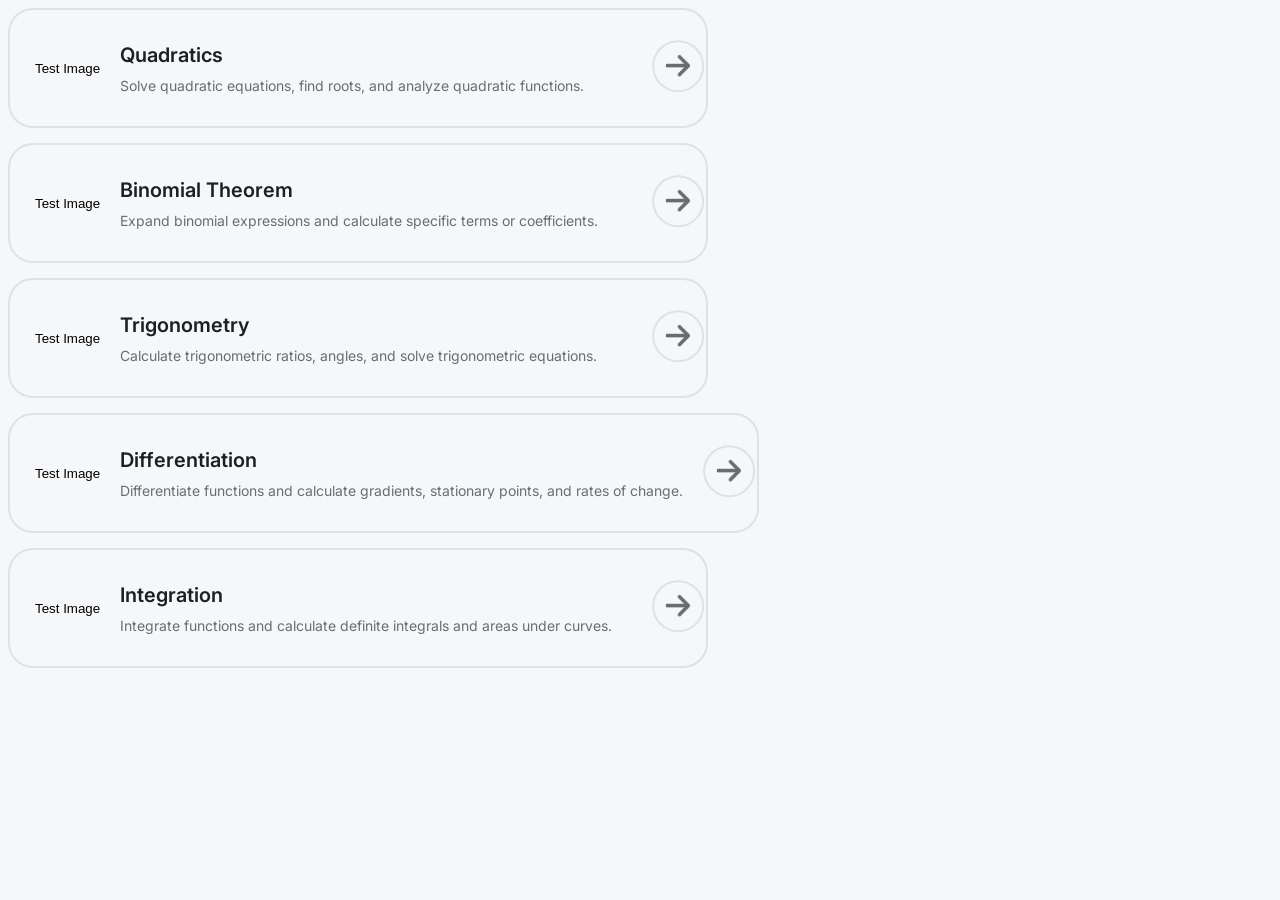
==== home.html @ 3763ab2f "Worked on frontend, developed the first menu" ====
<!DOCTYPE html>
<html>
    <head>
        <link rel="preconnect" href="https://fonts.googleapis.com">
        <link rel="preconnect" href="https://fonts.gstatic.com" crossorigin>
        <link href="https://fonts.googleapis.com/css2?family=Inter:ital,opsz,wght@0,14..32,100..900;1,14..32,100..900&display=swap" rel="stylesheet">
        <style>
            body{
                background-color: #f6f7f9;
            }

            .mainDiv{
                justify-self: center;
               
                
            }

            .listOfTopics{
                display: flex;
                flex-direction: column;
                gap: 15px;
            }

            .topicListButtons{
                border-color: #dfe1e4;
                padding: 25px;
                background-color: #f6f7f9;
                border-style:solid;
                border-radius: 25px;
                min-height: 120px;
                min-width: 700px;
                display: flex;
                flex-direction: row;
                align-items: center;
                gap: 20px;

            }

            .textHolder{
                flex: 1;
                display:flex;
                flex-direction: column;
                gap: 10px;


                
            }
            .buttonTitle{
                font-family: Inter;
                font-size: 20px;
                text-align: start;
                color: #1d1f23;
                font-weight: 600;
                

            }
            .buttonText{
                font-family: Inter;
                font-size: 14px;
                text-align: start;
                color: #696d72;
            }

            .arrowHolder{
                border: #dfe1e4;
                border-width: 2px;
                border-style: solid;
                border-radius: 100%;
                object-fit: cover;     
                transform: rotate(180deg); 
                padding: 40%;
                width: 25px;  
                transition: 0.5s;     
            }

            .arrowHolder:hover{
                content: url("IMG/visily-arrow-left-white.png");
                background-color: #6366f1;
                border: #6366f1;
                /* transform: rotate(90deg); */
            }

            .imgButtonClick{
                transform: rotate(275deg); 
            }
        </style>

    </head>
    <body>
        <div class="mainDiv">
            <div class="listOfTopics"></div>

        </div>
    </body>

    <script>
        const topicList = [
            {topic : "Quadratics",
            subtext: "Solve quadratic equations, find roots, and analyze quadratic functions.",
            subtopics: ['Middle Term Breaking', "Completing Square", "Quadratic Formula", "Discriminant", "Disguised Quadratic"]},
            {topic : "Binomial Theorem", subtext: "Expand binomial expressions and calculate specific terms or coefficients."},
            {topic : "Trigonometry", subtext: "Calculate trigonometric ratios, angles, and solve trigonometric equations."},
            {topic : "Differentiation", subtext: "Differentiate functions and calculate gradients, stationary points, and rates of change."},
            {topic : "Integration", subtext: "Integrate functions and calculate definite integrals and areas under curves."}
        ];
        lenTopics = topicList.length
        
        newHTML = ""

        for (let i = 0; i < lenTopics; i++){
            // topicName = 
            // subText = topicList[i].subtext
            newHTML += 
            `
            <div class=buttonDiv> 
                <button class=topicListButtons> 
                    <span class=buttonImage>Test Image</span>
                    <span class=textHolder>
                        <span class=buttonTitle>${topicList[i].topic}</span> 
                        <span class=buttonText>${topicList[i].subtext}</span> 
                    </span>
                    <span class=arrowHolder1 id="${topicList[i].id}">
                        <img src=IMG/visily-arrow-left-grey.png class="arrowHolder">
                    </span>
                </button>
            </div>
            `
        };

        document.querySelector(".listOfTopics").innerHTML = newHTML








        // const imgButtons = document.querySelectorAll(".arrowHolder")
        // //const buttonColorImg = `<img src=IMG/visily-arrow-left-white.png class="topicArrow imgButtonHover">`
        // imgButtons.forEach(imgButton => {
        //     imgButton.addEventListener('mouseenter', () => {
        //         imgButton.classList.add("imgButtonHover")
        //         imgButton.src = "IMG/visily-arrow-left-white.png";
        // })})

        // //const buttonGreyImg = `<img src=IMG/visily-arrow-left-grey.png class="topicArrow">`
        // imgButtons.forEach(imgButton => {
        //     imgButton.addEventListener('mouseleave', () => {
        //         // imgButton.classList.remove("imgButtonHover")
        //         imgButton.classList.remove("imgButtonHover")
        //         imgButton.src = "IMG/visily-arrow-left-grey.png";
        // })})



        // querySelectorAll find all the divs with the class buttonDiv and stores in an Array
        // forEach runs across the whole array and then addEventListener checks if there has been a click 
        // in case of it, it concatinates into an string varible the subtopics from the topicList array
        // then it adds it to the end of the buttonDiv 


        const topicButtons = document.querySelectorAll(".buttonDiv")
        topicButtons.forEach(topicButton => {
            topicButton.addEventListener('click', () => {
                const subTopicsELement = topicButton.querySelector(".subTopics")
                if (!subTopicsELement) {
                    topicButton.classList.add('activeTopic')
                    subTopicHTML = `
                    <div class="subTopics">
                    `
                    arrayPosition = Array.from(topicButtons).indexOf(topicButton)
                    subtopiclen = (topicList[0].subtopics).length
                    for (let i = 0; i < subtopiclen; i++){
                        subTopicHTML += `
                        <button class="subTopicButton">${topicList[0].subtopics[i]}
                        `
                    }
                    subTopicHTML+=`
                    </div>
                    `
                    document.querySelector(".activeTopic").innerHTML += subTopicHTML
                } else {
                    subTopicsELement.remove()
                    topicButton.classList.remove('activeTopic')
                }
                
            })
        })






    </script>


</html>
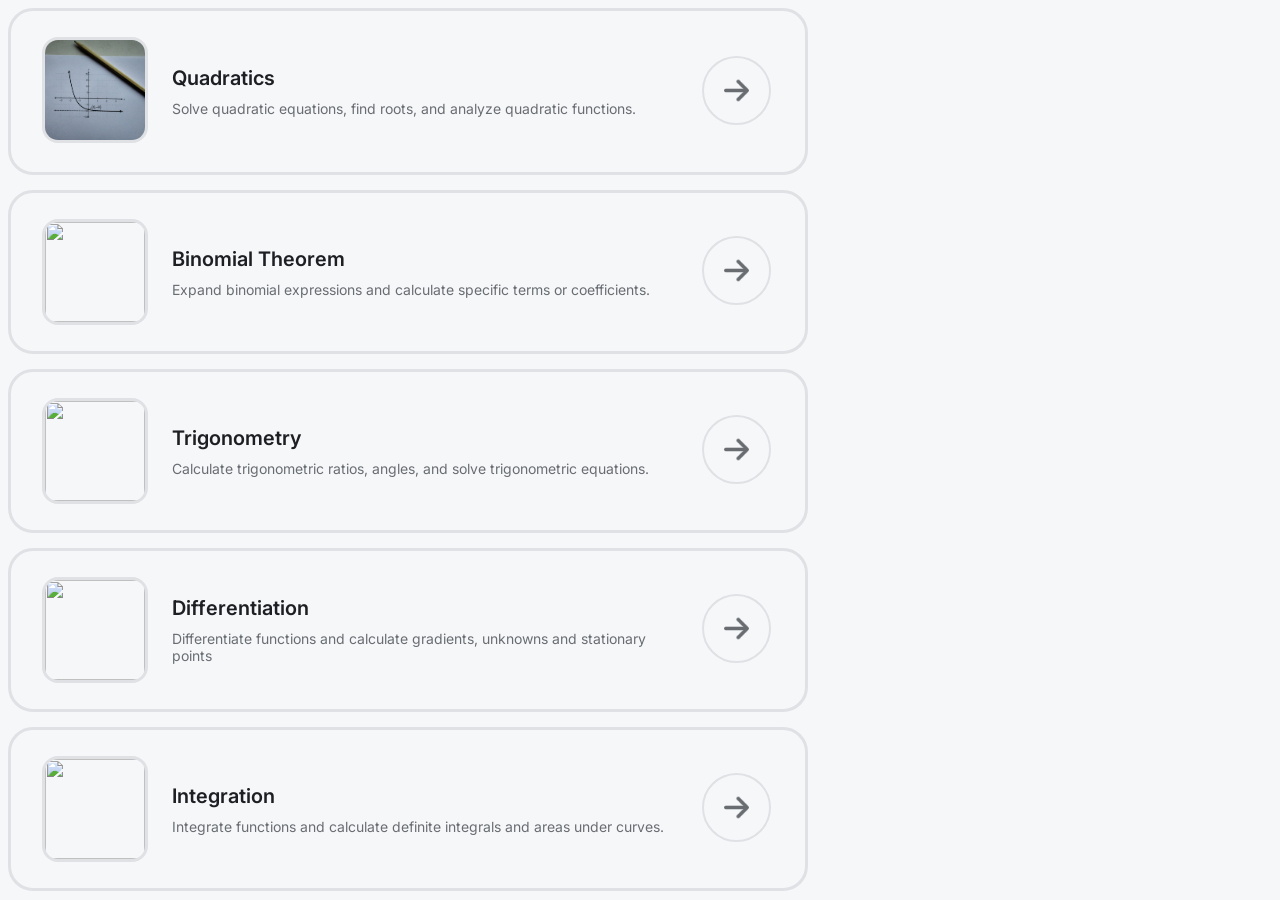
==== commit 95471f52: "Worked on UI, made the menu interactive" ====
--- a/home.html
+++ b/home.html
@@ -16,24 +16,42 @@
             }
 
             .listOfTopics{
-                display: flex;
-                flex-direction: column;
+                display: grid;
+                grid-auto-flow: row;
+                max-width:800px;
+                min-width: 500px;
                 gap: 15px;
+
             }
 
             .topicListButtons{
+                width:100%;
+                border: none;
+                background-color: transparent;
+                display: grid;
+                grid-auto-flow: column;
+                grid-template-columns: 100px 1fr 75px;
+                /* flex-direction: row; */
+                align-items: center;
+                align-content: space-between;
+                /* align-items:stretch; */
+                gap: 30px;
+                
+
+            }
+
+            .buttonDiv{
                 border-color: #dfe1e4;
                 padding: 25px;
                 background-color: #f6f7f9;
                 border-style:solid;
                 border-radius: 25px;
-                min-height: 120px;
-                min-width: 700px;
-                display: flex;
-                flex-direction: row;
-                align-items: center;
-                gap: 20px;
-
+
+
+                /* display: grid;
+                grid-template-columns: ; */
+                /* min-height: 120px;
+                min-width: 700px; */
             }
 
             .textHolder{
@@ -61,6 +79,19 @@
                 color: #696d72;
             }
 
+            .topicImage{
+                width: 100px;
+                height: 100px;
+                object-fit: cover;
+                border-color: #dfe1e4;
+                border-style: solid;
+                border-radius: 16px;
+            }
+
+            .arrowHolder1{
+                width: 75px;
+            }
+
             .arrowHolder{
                 border: #dfe1e4;
                 border-width: 2px;
@@ -68,7 +99,7 @@
                 border-radius: 100%;
                 object-fit: cover;     
                 transform: rotate(180deg); 
-                padding: 40%;
+                padding: 20px;
                 width: 25px;  
                 transition: 0.5s;     
             }
@@ -83,6 +114,31 @@
             .imgButtonClick{
                 transform: rotate(275deg); 
             }
+
+
+            .subTopics{
+                display: grid;
+                /* display: list-item; */
+                row-gap: 10px;
+                padding-top: 30px;
+                /* list-style-type: "➔ "; */
+            }
+
+            .subTopicButton{
+                text-align: left;
+                font-family: Inter;
+                font-size: 14px;
+                text-align: start;
+                color: #696d72;
+                width: fit-content;
+                background-color: transparent;
+                border: none;
+
+            }
+
+            .subTopicButton::after{
+                color: #696d72;
+            }
         </style>
 
     </head>
@@ -96,12 +152,49 @@
     <script>
         const topicList = [
             {topic : "Quadratics",
-            subtext: "Solve quadratic equations, find roots, and analyze quadratic functions.",
-            subtopics: ['Middle Term Breaking', "Completing Square", "Quadratic Formula", "Discriminant", "Disguised Quadratic"]},
-            {topic : "Binomial Theorem", subtext: "Expand binomial expressions and calculate specific terms or coefficients."},
-            {topic : "Trigonometry", subtext: "Calculate trigonometric ratios, angles, and solve trigonometric equations."},
-            {topic : "Differentiation", subtext: "Differentiate functions and calculate gradients, stationary points, and rates of change."},
-            {topic : "Integration", subtext: "Integrate functions and calculate definite integrals and areas under curves."}
+                subtext: "Solve quadratic equations, find roots, and analyze quadratic functions.",
+                subtopics: [
+                    {id : 1.1, name: 'Middle Term Breaking'},
+                    {id : 1.2, name: "Completing Square"},
+                    {id : 1.3, name: "Quadratic Formula"},
+                    {id : 1.4, name: "Discriminant"},
+                    {id : 1.5, name: "Disguised Quadratic"}
+                ]},
+
+            {topic : "Binomial Theorem",
+                subtext: "Expand binomial expressions and calculate specific terms or coefficients.",
+                subtopics: [
+                    {id : 2.1, name: "Find Coeffecint of X to Power N"},
+                    {id : 2.2, name: "Find Complete expantion upto a power of X"},
+                    {id : 2.3, name: "Find the value of an unknown varible using coeffecient of X"},
+                    {id : 2.4, name:  "Find the value of an unknown varible using coeffecient of X in 2 Brackets"}
+                ]},
+
+            {topic : "Trigonometry",
+                subtext: "Calculate trigonometric ratios, angles, and solve trigonometric equations.",
+                subtopics: [
+                    {id : 3.1, name: "Equations"},
+                    {id : 3.2, name: "Graphs"}
+                ]},
+
+            {topic : "Differentiation",
+                subtext: "Differentiate functions and calculate gradients, unknowns and stationary points",
+                subtopics: [
+                    {id : 4.1, name: "Equation of Line Using X Coordinate"},
+                    {id : 4.2, name: "Equation of Line Using Y Coordinate"},
+                    {id : 4.3, name: "Coordinates of Stationary Point"},
+                    {id : 4.4, name:  "Find value of an unknown using a X Coordinate"},
+                    {id : 4.5, name:  "Find value of an unknown using a Y Coordinate"},
+                    {id : 4.6, name: "Nature of Stationary Point"},
+                    {id : 4.7, name: "Find Derivative"},
+                    {id : 4.8, name: "Find Double Derivative"}
+                ]},
+            {topic : "Integration",
+                subtext: "Integrate functions and calculate definite integrals and areas under curves.",
+                subtopics: [
+                    {id : 5.1, name: "Integration of an Equation"},
+                    {id : 5.2, name: "Integration of an Equation with Limits"}
+                ]}
         ];
         lenTopics = topicList.length
         
@@ -114,7 +207,9 @@
             `
             <div class=buttonDiv> 
                 <button class=topicListButtons> 
-                    <span class=buttonImage>Test Image</span>
+                    <span class=buttonImage>
+                        <img src=IMG\\${topicList[i].topic}.jpg class="topicImage">   
+                    </span>
                     <span class=textHolder>
                         <span class=buttonTitle>${topicList[i].topic}</span> 
                         <span class=buttonText>${topicList[i].subtext}</span> 
@@ -131,11 +226,6 @@
 
 
 
-
-
-
-
-
         // const imgButtons = document.querySelectorAll(".arrowHolder")
         // //const buttonColorImg = `<img src=IMG/visily-arrow-left-white.png class="topicArrow imgButtonHover">`
         // imgButtons.forEach(imgButton => {
@@ -160,36 +250,88 @@
         // then it adds it to the end of the buttonDiv 
 
 
+        // takes the active div as the parameter
+        // finds all the sub topic buttons using querySelectorAll 
+        // then using forEach check if they are clicked
+        // if clicked it uses event.stopPropagation to not let the parent code know the event has occured
+
+        function subTopicButtonClick(topicdiv) {
+
+            const subTopicButtons = topicdiv.querySelectorAll(".subTopicButton")
+                subTopicButtons.forEach(subTopicButton => {
+                    subTopicButton.addEventListener('click', (event) => {
+                        // console.log(subTopicButton.id)
+                        event.stopPropagation();
+                    })
+                    })}
+        
+        // takes the acive div as a parameter
+        // adds a new class to find in future 
+        // converts the list from querySelectorAll into an array using Array.from
+        // find the number of subtopics by .indexOf
+        // runs a loop and increment into the html fo reach
+        // edits the innerHTML of the container
+
+
+        function subTopicMenuAdd(topicdiv) {
+            topicdiv.classList.add('activeTopic')
+            subTopicHTML = `
+            <form class="subTopicsForm">
+                <div class="subTopics">
+            `
+            arrayPosition = Array.from(topicButtons).indexOf(topicdiv)
+            subtopiclen = (topicList[arrayPosition].subtopics).length
+            for (let i = 0; i < subtopiclen; i++){
+                subTopicHTML += `
+                    <button class="subTopicButton" id="${topicList[arrayPosition].subtopics[i].id}">${topicList[arrayPosition].subtopics[i].name}</button>
+                `
+            }
+            subTopicHTML+=`
+                </div>
+            </form>
+            `
+            // topicdiv.querySelector(".textHolder").innerHTML += subTopicHTML
+            topicdiv.insertAdjacentHTML("beforeend", subTopicHTML);
+            subTopicButtonClick(topicdiv)
+        }
+
+
         const topicButtons = document.querySelectorAll(".buttonDiv")
         topicButtons.forEach(topicButton => {
             topicButton.addEventListener('click', () => {
-                const subTopicsELement = topicButton.querySelector(".subTopics")
+                OtherMenuClose(topicButton)
+                MenuLoader(topicButton)
+            })})
+
+
+        function MenuLoader(topicButton) {
+            
+            const subTopicsELement = topicButton.querySelector(".subTopicsForm")
+
                 if (!subTopicsELement) {
-                    topicButton.classList.add('activeTopic')
-                    subTopicHTML = `
-                    <div class="subTopics">
-                    `
-                    arrayPosition = Array.from(topicButtons).indexOf(topicButton)
-                    subtopiclen = (topicList[0].subtopics).length
-                    for (let i = 0; i < subtopiclen; i++){
-                        subTopicHTML += `
-                        <button class="subTopicButton">${topicList[0].subtopics[i]}
-                        `
-                    }
-                    subTopicHTML+=`
-                    </div>
-                    `
-                    document.querySelector(".activeTopic").innerHTML += subTopicHTML
+                    subTopicMenuAdd(topicButton)
+                    // subTopicButtonClick(topicButton)
                 } else {
                     subTopicsELement.remove()
                     topicButton.classList.remove('activeTopic')
                 }
-                
-            })
-        })
-
-
-
+            
+        }
+
+
+        function OtherMenuClose(topicButton) {
+            const activeMenues = document.querySelectorAll(".activeTopic")
+            if (activeMenues) {
+                activeMenues.forEach(activeMenu => {
+                    if (activeMenu != topicButton) {
+                        const subTopicsELement = activeMenu.querySelector(".subTopics")
+                        subTopicsELement.remove()
+                        activeMenu.classList.remove('activeTopic')
+                    }
+                })
+            }
+        }
+        
 
 
 
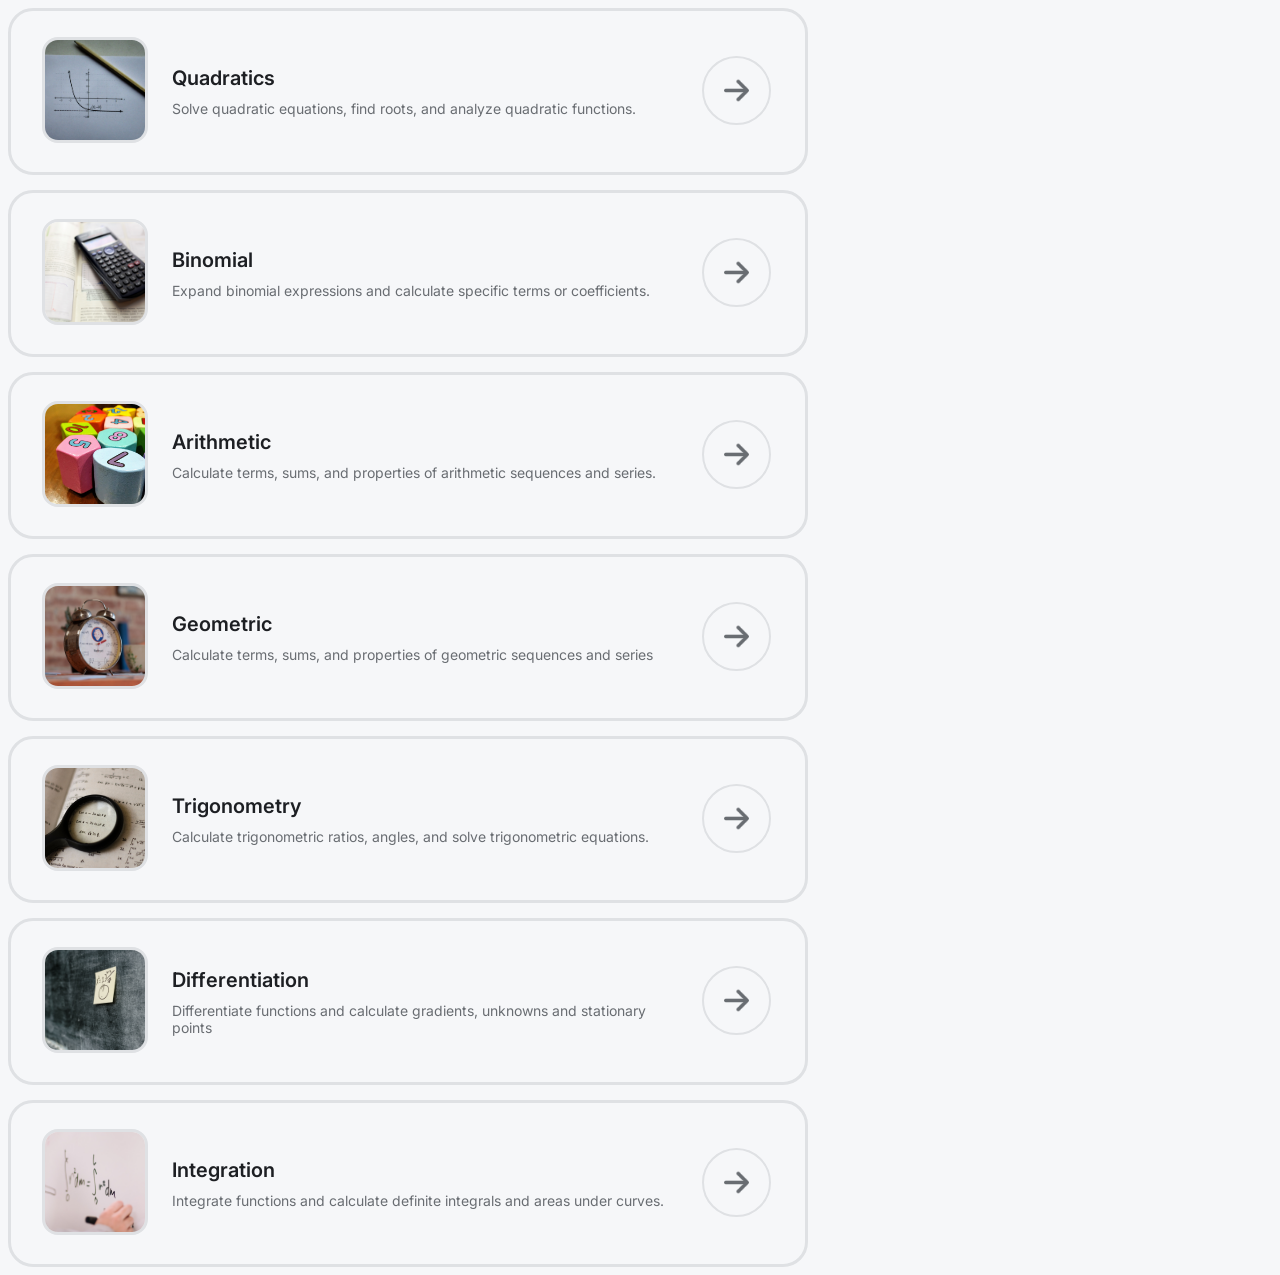
==== commit f0d1759c: "Finalized UI of home page, added the remaing images and fixed the bugs" ====
--- a/home.html
+++ b/home.html
@@ -4,143 +4,7 @@
         <link rel="preconnect" href="https://fonts.googleapis.com">
         <link rel="preconnect" href="https://fonts.gstatic.com" crossorigin>
         <link href="https://fonts.googleapis.com/css2?family=Inter:ital,opsz,wght@0,14..32,100..900;1,14..32,100..900&display=swap" rel="stylesheet">
-        <style>
-            body{
-                background-color: #f6f7f9;
-            }
-
-            .mainDiv{
-                justify-self: center;
-               
-                
-            }
-
-            .listOfTopics{
-                display: grid;
-                grid-auto-flow: row;
-                max-width:800px;
-                min-width: 500px;
-                gap: 15px;
-
-            }
-
-            .topicListButtons{
-                width:100%;
-                border: none;
-                background-color: transparent;
-                display: grid;
-                grid-auto-flow: column;
-                grid-template-columns: 100px 1fr 75px;
-                /* flex-direction: row; */
-                align-items: center;
-                align-content: space-between;
-                /* align-items:stretch; */
-                gap: 30px;
-                
-
-            }
-
-            .buttonDiv{
-                border-color: #dfe1e4;
-                padding: 25px;
-                background-color: #f6f7f9;
-                border-style:solid;
-                border-radius: 25px;
-
-
-                /* display: grid;
-                grid-template-columns: ; */
-                /* min-height: 120px;
-                min-width: 700px; */
-            }
-
-            .textHolder{
-                flex: 1;
-                display:flex;
-                flex-direction: column;
-                gap: 10px;
-
-
-                
-            }
-            .buttonTitle{
-                font-family: Inter;
-                font-size: 20px;
-                text-align: start;
-                color: #1d1f23;
-                font-weight: 600;
-                
-
-            }
-            .buttonText{
-                font-family: Inter;
-                font-size: 14px;
-                text-align: start;
-                color: #696d72;
-            }
-
-            .topicImage{
-                width: 100px;
-                height: 100px;
-                object-fit: cover;
-                border-color: #dfe1e4;
-                border-style: solid;
-                border-radius: 16px;
-            }
-
-            .arrowHolder1{
-                width: 75px;
-            }
-
-            .arrowHolder{
-                border: #dfe1e4;
-                border-width: 2px;
-                border-style: solid;
-                border-radius: 100%;
-                object-fit: cover;     
-                transform: rotate(180deg); 
-                padding: 20px;
-                width: 25px;  
-                transition: 0.5s;     
-            }
-
-            .arrowHolder:hover{
-                content: url("IMG/visily-arrow-left-white.png");
-                background-color: #6366f1;
-                border: #6366f1;
-                /* transform: rotate(90deg); */
-            }
-
-            .imgButtonClick{
-                transform: rotate(275deg); 
-            }
-
-
-            .subTopics{
-                display: grid;
-                /* display: list-item; */
-                row-gap: 10px;
-                padding-top: 30px;
-                /* list-style-type: "➔ "; */
-            }
-
-            .subTopicButton{
-                text-align: left;
-                font-family: Inter;
-                font-size: 14px;
-                text-align: start;
-                color: #696d72;
-                width: fit-content;
-                background-color: transparent;
-                border: none;
-
-            }
-
-            .subTopicButton::after{
-                color: #696d72;
-            }
-        </style>
-
+        <link href="home.css" rel="stylesheet">
     </head>
     <body>
         <div class="mainDiv">
@@ -161,7 +25,7 @@
                     {id : 1.5, name: "Disguised Quadratic"}
                 ]},
 
-            {topic : "Binomial Theorem",
+            {topic : "Binomial",
                 subtext: "Expand binomial expressions and calculate specific terms or coefficients.",
                 subtopics: [
                     {id : 2.1, name: "Find Coeffecint of X to Power N"},
@@ -170,30 +34,50 @@
                     {id : 2.4, name:  "Find the value of an unknown varible using coeffecient of X in 2 Brackets"}
                 ]},
 
+            {topic : "Arithmetic",
+                subtext: "Calculate terms, sums, and properties of arithmetic sequences and series.",
+                subtopics: [
+                    {id : 3.1, name: "Find nth term"},
+                    {id : 3.2, name: "Find 1st term and difference from 2 terms"},
+                    {id : 3.3, name: "Find sum upto nth term"},
+                    {id : 3.4, name: "Find sum using 2 terms"},
+                    {id : 3.5, name: "Find nth term equation"}
+                ]},
+
+            {topic : "Geometric",
+                subtext: "Calculate terms, sums, and properties of geometric sequences and series",
+                subtopics: [
+                    {id : 4.1, name: "Find nth term"},
+                    {id : 4.2, name: "Find 1st term and difference from 2 terms"},
+                    {id : 4.3, name: "Find sum upto nth term"},
+                    {id : 4.4, name: "Find sum using 2 terms"},
+                    {id : 4.5, name: "Find nth term equation"}
+                ]},
+
             {topic : "Trigonometry",
                 subtext: "Calculate trigonometric ratios, angles, and solve trigonometric equations.",
                 subtopics: [
-                    {id : 3.1, name: "Equations"},
-                    {id : 3.2, name: "Graphs"}
+                    {id : 5.1, name: "Equations"},
+                    {id : 5.2, name: "Graphs"}
                 ]},
 
             {topic : "Differentiation",
                 subtext: "Differentiate functions and calculate gradients, unknowns and stationary points",
                 subtopics: [
-                    {id : 4.1, name: "Equation of Line Using X Coordinate"},
-                    {id : 4.2, name: "Equation of Line Using Y Coordinate"},
-                    {id : 4.3, name: "Coordinates of Stationary Point"},
-                    {id : 4.4, name:  "Find value of an unknown using a X Coordinate"},
-                    {id : 4.5, name:  "Find value of an unknown using a Y Coordinate"},
-                    {id : 4.6, name: "Nature of Stationary Point"},
-                    {id : 4.7, name: "Find Derivative"},
-                    {id : 4.8, name: "Find Double Derivative"}
+                    {id : 6.1, name: "Equation of Line Using X Coordinate"},
+                    {id : 6.2, name: "Equation of Line Using Y Coordinate"},
+                    {id : 6.3, name: "Coordinates of Stationary Point"},
+                    {id : 6.4, name:  "Find value of an unknown using a X Coordinate"},
+                    {id : 6.5, name:  "Find value of an unknown using a Y Coordinate"},
+                    {id : 6.6, name: "Nature of Stationary Point"},
+                    {id : 6.7, name: "Find Derivative"},
+                    {id : 6.8, name: "Find Double Derivative"}
                 ]},
             {topic : "Integration",
                 subtext: "Integrate functions and calculate definite integrals and areas under curves.",
                 subtopics: [
-                    {id : 5.1, name: "Integration of an Equation"},
-                    {id : 5.2, name: "Integration of an Equation with Limits"}
+                    {id : 7.1, name: "Integration of an Equation"},
+                    {id : 7.2, name: "Integration of an Equation with Limits"}
                 ]}
         ];
         lenTopics = topicList.length
@@ -225,31 +109,6 @@
         document.querySelector(".listOfTopics").innerHTML = newHTML
 
 
-
-        // const imgButtons = document.querySelectorAll(".arrowHolder")
-        // //const buttonColorImg = `<img src=IMG/visily-arrow-left-white.png class="topicArrow imgButtonHover">`
-        // imgButtons.forEach(imgButton => {
-        //     imgButton.addEventListener('mouseenter', () => {
-        //         imgButton.classList.add("imgButtonHover")
-        //         imgButton.src = "IMG/visily-arrow-left-white.png";
-        // })})
-
-        // //const buttonGreyImg = `<img src=IMG/visily-arrow-left-grey.png class="topicArrow">`
-        // imgButtons.forEach(imgButton => {
-        //     imgButton.addEventListener('mouseleave', () => {
-        //         // imgButton.classList.remove("imgButtonHover")
-        //         imgButton.classList.remove("imgButtonHover")
-        //         imgButton.src = "IMG/visily-arrow-left-grey.png";
-        // })})
-
-
-
-        // querySelectorAll find all the divs with the class buttonDiv and stores in an Array
-        // forEach runs across the whole array and then addEventListener checks if there has been a click 
-        // in case of it, it concatinates into an string varible the subtopics from the topicList array
-        // then it adds it to the end of the buttonDiv 
-
-
         // takes the active div as the parameter
         // finds all the sub topic buttons using querySelectorAll 
         // then using forEach check if they are clicked
@@ -275,6 +134,7 @@
 
         function subTopicMenuAdd(topicdiv) {
             topicdiv.classList.add('activeTopic')
+            topicdiv.querySelector('.arrowHolder').classList.add('activeArrow')
             subTopicHTML = `
             <form class="subTopicsForm">
                 <div class="subTopics">
@@ -314,6 +174,7 @@
                 } else {
                     subTopicsELement.remove()
                     topicButton.classList.remove('activeTopic')
+                    topicButton.querySelector('.arrowHolder').classList.remove('activeArrow')
                 }
             
         }
@@ -326,6 +187,7 @@
                     if (activeMenu != topicButton) {
                         const subTopicsELement = activeMenu.querySelector(".subTopics")
                         subTopicsELement.remove()
+                        activeMenu.querySelector('.arrowHolder').classList.remove('activeArrow')
                         activeMenu.classList.remove('activeTopic')
                     }
                 })
--- a/home.css
+++ b/home.css
@@ -0,0 +1,136 @@
+body{
+    background-color: #f6f7f9;
+}
+
+.mainDiv{
+    justify-self: center;
+    
+    
+}
+
+.listOfTopics{
+    display: grid;
+    grid-auto-flow: row;
+    max-width:800px;
+    min-width: 500px;
+    gap: 15px;
+
+}
+
+.topicListButtons{
+    width:100%;
+    border: none;
+    background-color: transparent;
+    display: grid;
+    grid-auto-flow: column;
+    grid-template-columns: 100px 1fr 75px;
+    /* flex-direction: row; */
+    align-items: center;
+    align-content: space-between;
+    /* align-items:stretch; */
+    gap: 30px;
+}
+
+.buttonDiv{
+    border-color: #dfe1e4;
+    padding: 25px;
+    background-color: #f6f7f9;
+    border-style:solid;
+    border-radius: 25px;
+}
+
+.textHolder{
+    flex: 1;
+    display:flex;
+    flex-direction: column;
+    gap: 10px;
+
+
+    
+}
+.buttonTitle{
+    font-family: Inter;
+    font-size: 20px;
+    text-align: start;
+    color: #1d1f23;
+    font-weight: 600;
+    
+
+}
+.buttonText{
+    font-family: Inter;
+    font-size: 14px;
+    text-align: start;
+    color: #696d72;
+}
+
+.topicImage{
+    width: 100px;
+    height: 100px;
+    object-fit: cover;
+    border-color: #dfe1e4;
+    border-style: solid;
+    border-radius: 16px;
+}
+
+.arrowHolder1{
+    width: 75px;
+}
+
+.arrowHolder{
+    border: #dfe1e4;
+    border-width: 2px;
+    border-style: solid;
+    border-radius: 100%;
+    object-fit: cover;     
+    transform: rotate(180deg); 
+    padding: 20px;
+    width: 25px;  
+    transition: 0.5s;     
+}
+
+.arrowHolder:hover{
+    content: url("IMG/visily-arrow-left-white.png");
+    background-color: #6366f1;
+    border: #6366f1;
+    /* transform: rotate(90deg); */
+}
+
+.activeArrow{
+    transform: rotate(275deg);
+    content: url("IMG/visily-arrow-left-white.png");
+    background-color: #6366f1;
+    border: #6366f1;
+}
+
+.imgButtonClick{
+    transform: rotate(275deg); 
+}
+
+
+.subTopics{
+    display: grid;
+    /* display: list-item; */
+    row-gap: 10px;
+    padding-top: 20px;
+    /* list-style-type: "➔ "; */
+}
+
+.subTopicButton{
+    text-align: left;
+    font-family: Inter;
+    font-size: 14px;
+    text-align: start;
+    color: #696d72;
+    width: fit-content;
+    background-color: transparent;
+    border: none;
+}
+
+.subTopicButton:hover{
+    color:#6366f1
+}
+
+.subTopics{
+    margin-left: 150px;
+}
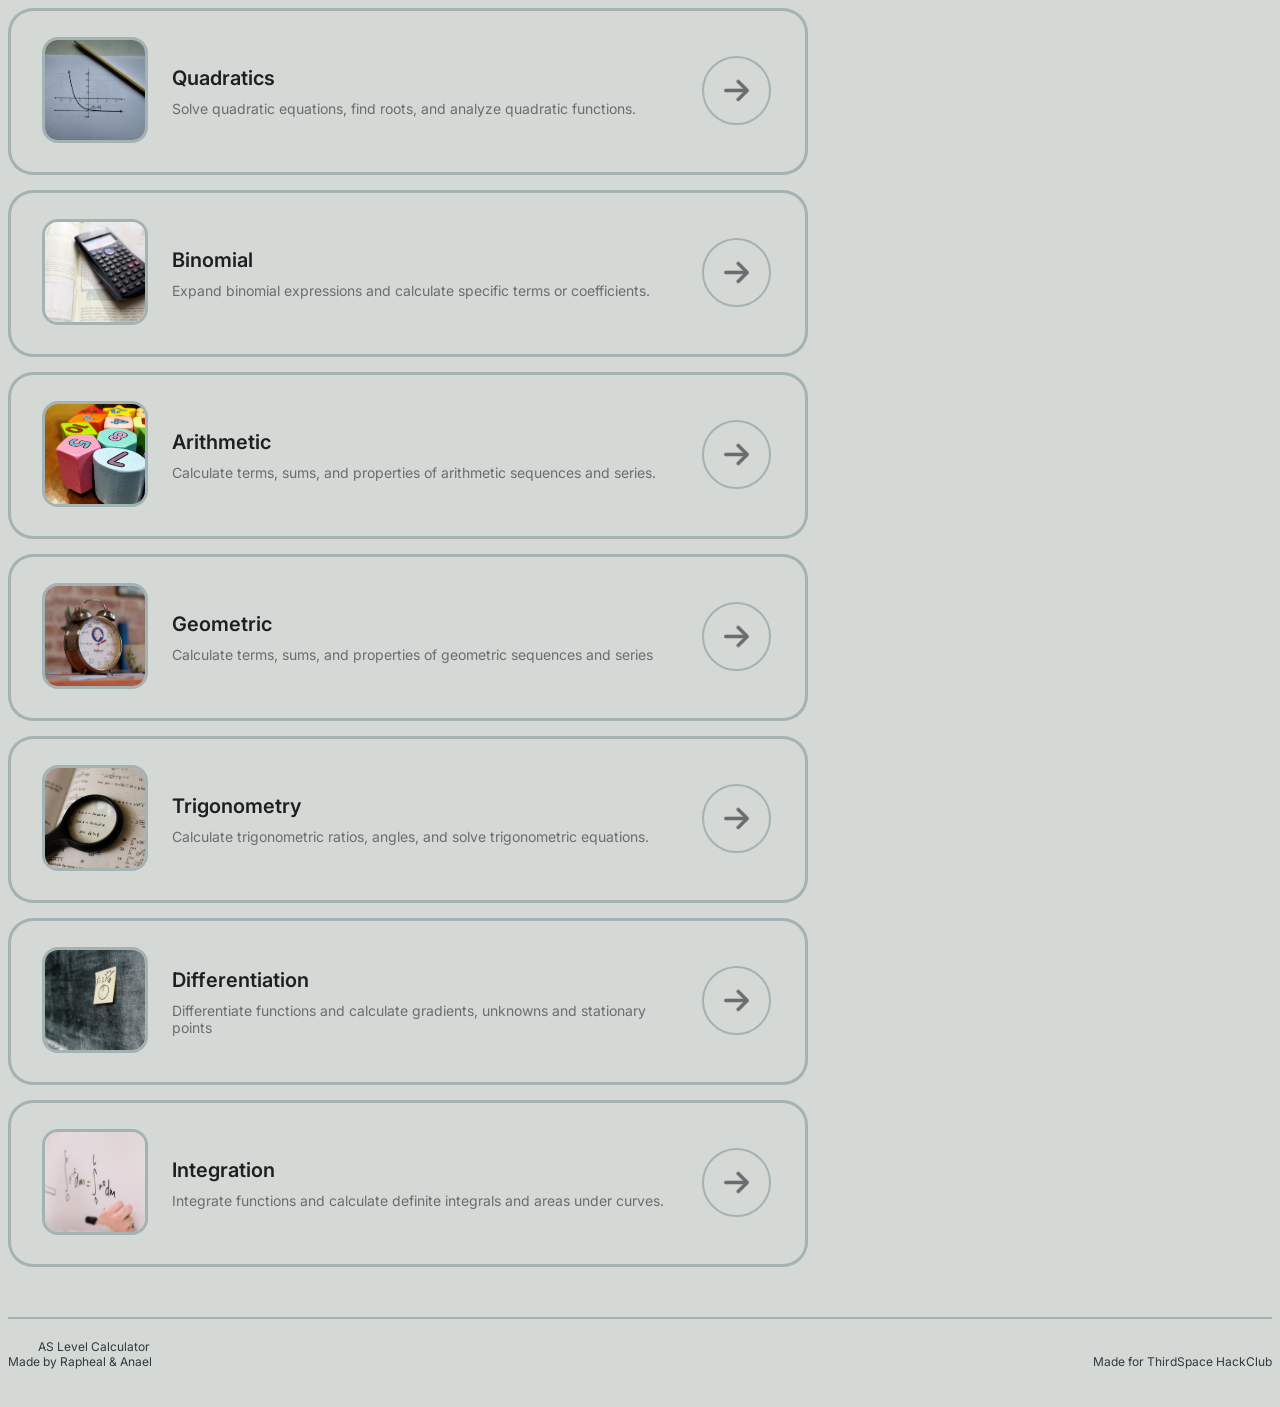
==== commit 2f7f169a: "FInalized the grid layout for entering values and made footer" ====
--- a/home.html
+++ b/home.html
@@ -11,6 +11,16 @@
             <div class="listOfTopics"></div>
 
         </div>
+
+        <footer class="footer">
+            <div class="footerDiv">
+                <div class="footertop">AS Level Calculator</div>
+                <div class="footerbottom">
+                    <span>Made by Rapheal & Anael</span>
+                    <span>Made for ThirdSpace HackClub</span>
+                </div>
+            </div>
+        </footer>
     </body>
 
     <script>
--- a/home.css
+++ b/home.css
@@ -1,5 +1,5 @@
 body{
-    background-color: #f6f7f9;
+    background-color: #d4d9d5;
 }
 
 .mainDiv{
@@ -32,9 +32,9 @@
 }
 
 .buttonDiv{
-    border-color: #dfe1e4;
+    border-color: #748c9280;
     padding: 25px;
-    background-color: #f6f7f9;
+    background-color: #d4d9d5;
     border-style:solid;
     border-radius: 25px;
 }
@@ -68,7 +68,7 @@
     width: 100px;
     height: 100px;
     object-fit: cover;
-    border-color: #dfe1e4;
+    border-color: #748c9280;
     border-style: solid;
     border-radius: 16px;
 }
@@ -78,7 +78,7 @@
 }
 
 .arrowHolder{
-    border: #dfe1e4;
+    border: #748c9280;
     border-width: 2px;
     border-style: solid;
     border-radius: 100%;
@@ -91,16 +91,16 @@
 
 .arrowHolder:hover{
     content: url("IMG/visily-arrow-left-white.png");
-    background-color: #6366f1;
-    border: #6366f1;
+    background-color: #2f3843;
+    border: #2f3843;
     /* transform: rotate(90deg); */
 }
 
 .activeArrow{
     transform: rotate(275deg);
     content: url("IMG/visily-arrow-left-white.png");
-    background-color: #6366f1;
-    border: #6366f1;
+    background-color: #2f3843;
+    border: #2f3843;
 }
 
 .imgButtonClick{
@@ -128,9 +128,48 @@
 }
 
 .subTopicButton:hover{
-    color:#6366f1
+    color:#2f3843
 }
 
 .subTopics{
     margin-left: 150px;
+}
+
+.footer{
+    display: block;
+}
+
+.footerDiv{
+    /* position: absolute; */
+    bottom: 0px;
+    margin-top: 50px;
+    width: 100%;
+    height: 40px;
+    border: none;
+    border-top: 2px solid #a4b2b3;
+    padding: 20px 0px;
+    color: #2f3843;
+    font-family: Inter;
+    font-weight: 400;
+    font-size: 12px;
+    justify-items: center;
+    align-items: center;
+
+}
+
+.footertop{
+    margin-left: 30px;
+    width: inherit;
+    align-items: start;
+    text-align: left;
+}
+
+.footerbottom{
+    width: inherit;
+    margin-right: 30px;
+    /* padding: 0 30px; */
+    display: grid;
+    grid-auto-flow: column;
+    align-content:space-between;
+    justify-content: space-between;
 }
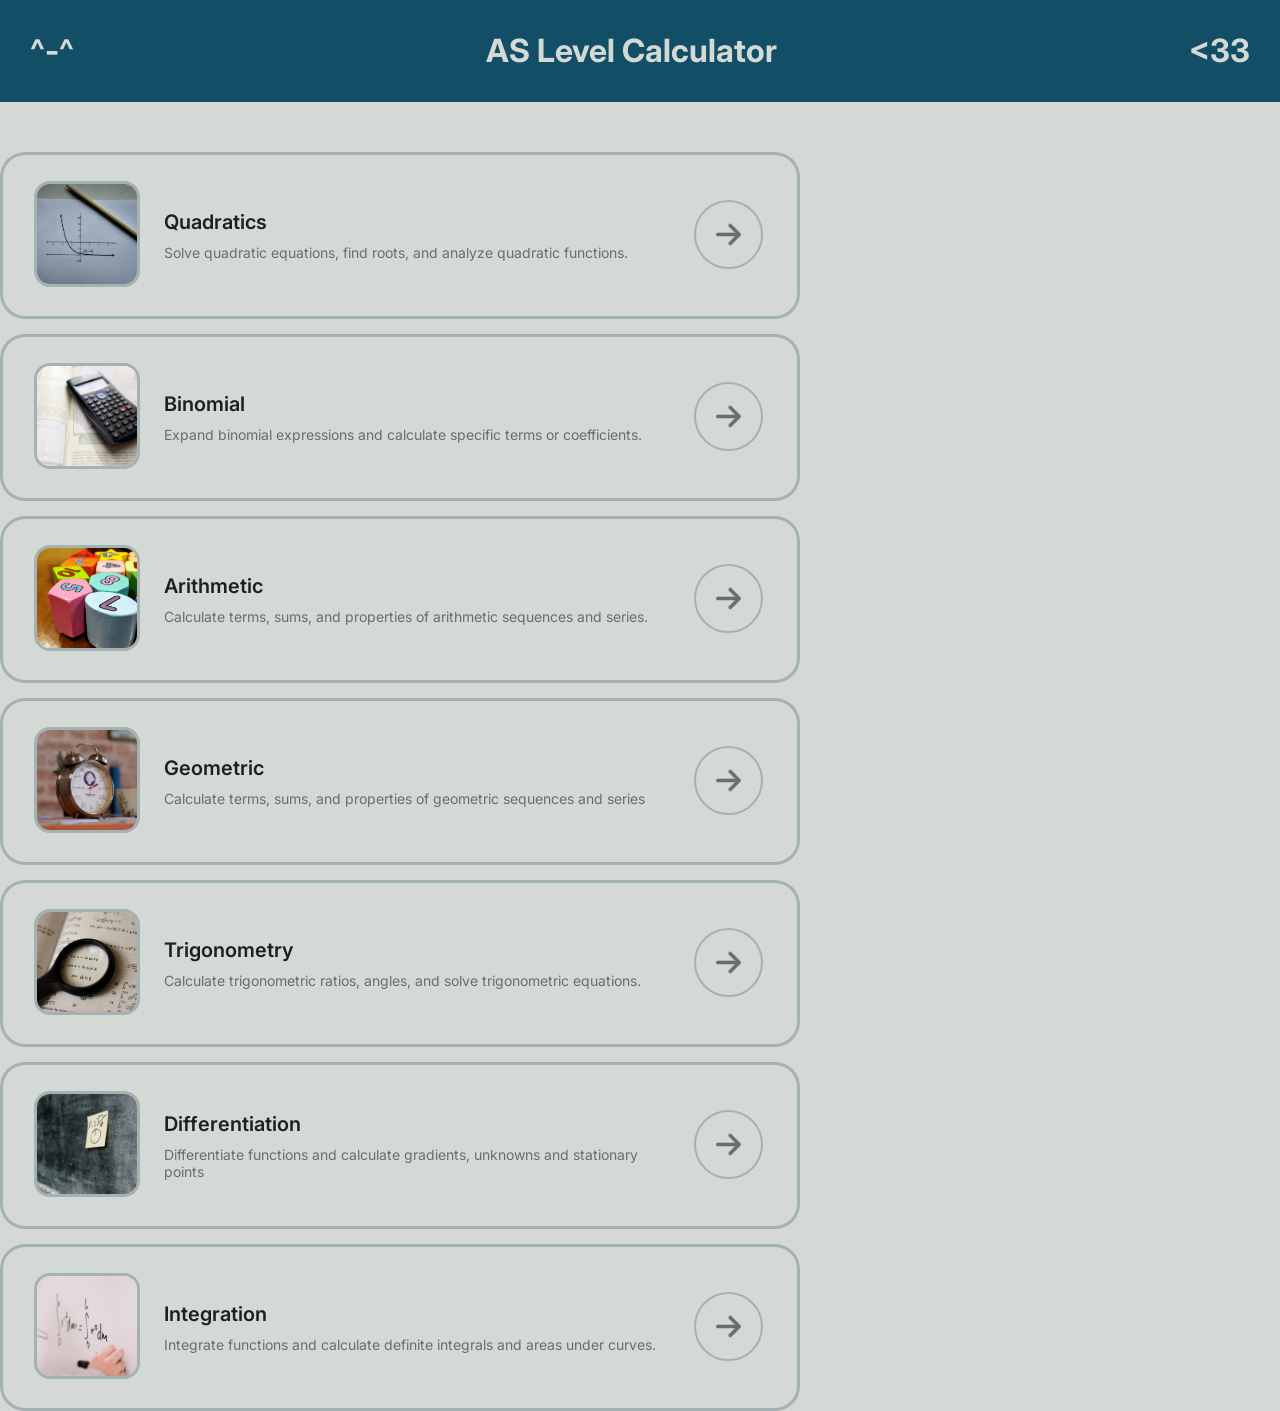
==== commit 05810961: "Finalized the UI and completed header and footer" ====
--- a/home.html
+++ b/home.html
@@ -7,20 +7,21 @@
         <link href="home.css" rel="stylesheet">
     </head>
     <body>
+        <header>
+            <div class="headerholder">
+                <div class="design">^-^</div>
+                <div class="headerdiv">AS Level Calculator</div>
+                <div class="design"><33</div>
+            </div>
+        </header>
+
+
         <div class="mainDiv">
             <div class="listOfTopics"></div>
 
         </div>
 
-        <footer class="footer">
-            <div class="footerDiv">
-                <div class="footertop">AS Level Calculator</div>
-                <div class="footerbottom">
-                    <span>Made by Rapheal & Anael</span>
-                    <span>Made for ThirdSpace HackClub</span>
-                </div>
-            </div>
-        </footer>
+
     </body>
 
     <script>
--- a/home.css
+++ b/home.css
@@ -1,5 +1,7 @@
 body{
     background-color: #d4d9d5;
+    margin: 0;
+    padding: 0;
 }
 
 .mainDiv{
@@ -91,7 +93,7 @@
 
 .arrowHolder:hover{
     content: url("IMG/visily-arrow-left-white.png");
-    background-color: #2f3843;
+    background-color: #124e65;
     border: #2f3843;
     /* transform: rotate(90deg); */
 }
@@ -99,7 +101,7 @@
 .activeArrow{
     transform: rotate(275deg);
     content: url("IMG/visily-arrow-left-white.png");
-    background-color: #2f3843;
+    background-color: #124e65;
     border: #2f3843;
 }
 
@@ -136,6 +138,7 @@
 }
 
 .footer{
+    clear: both;
     display: block;
 }
 
@@ -143,7 +146,9 @@
     /* position: absolute; */
     bottom: 0px;
     margin-top: 50px;
-    width: 100%;
+    display: grid;
+    grid-template-columns: 1fr, 1fr;
+    grid-auto-flow: column;
     height: 40px;
     border: none;
     border-top: 2px solid #a4b2b3;
@@ -152,24 +157,50 @@
     font-family: Inter;
     font-weight: 400;
     font-size: 12px;
+    align-content: center;
+    
+
+
+}
+
+.footerleft{
+    margin-left: 50px;
+    display: grid;
+    grid-auto-flow: row;
+    gap: 5px;
+}
+
+.footerright{
+    margin-right: 50px;
+    text-align: right;
+    align-content: center;
+}
+
+.headerholder{
+    display: grid;
+    grid-template-columns: auto 1fr auto;
+    height: 100px;
+    background-color: #124e65;
+    border-bottom: 2px solid #124e65;
+    margin-bottom: 50px;
+    top: 0;
+    right: 0;
+    left:0;
+    color: #d4d9d5;
+    font-family: Inter;
+    font-weight:bold;
+    font-size: 32px;
+    align-content: center;
+    padding-left: 30px;
+    padding-right: 30px;
+    justify-content: space-around;
+}
+
+.headerdiv{
+
     justify-items: center;
-    align-items: center;
-
-}
-
-.footertop{
-    margin-left: 30px;
-    width: inherit;
-    align-items: start;
-    text-align: left;
-}
-
-.footerbottom{
-    width: inherit;
-    margin-right: 30px;
-    /* padding: 0 30px; */
-    display: grid;
-    grid-auto-flow: column;
-    align-content:space-between;
-    justify-content: space-between;
+    text-align: center;
+
+    
+    /* box-shadow: 0px 2px 2px #0000001A, 0px 4px 6px #0000001A; */
 }
